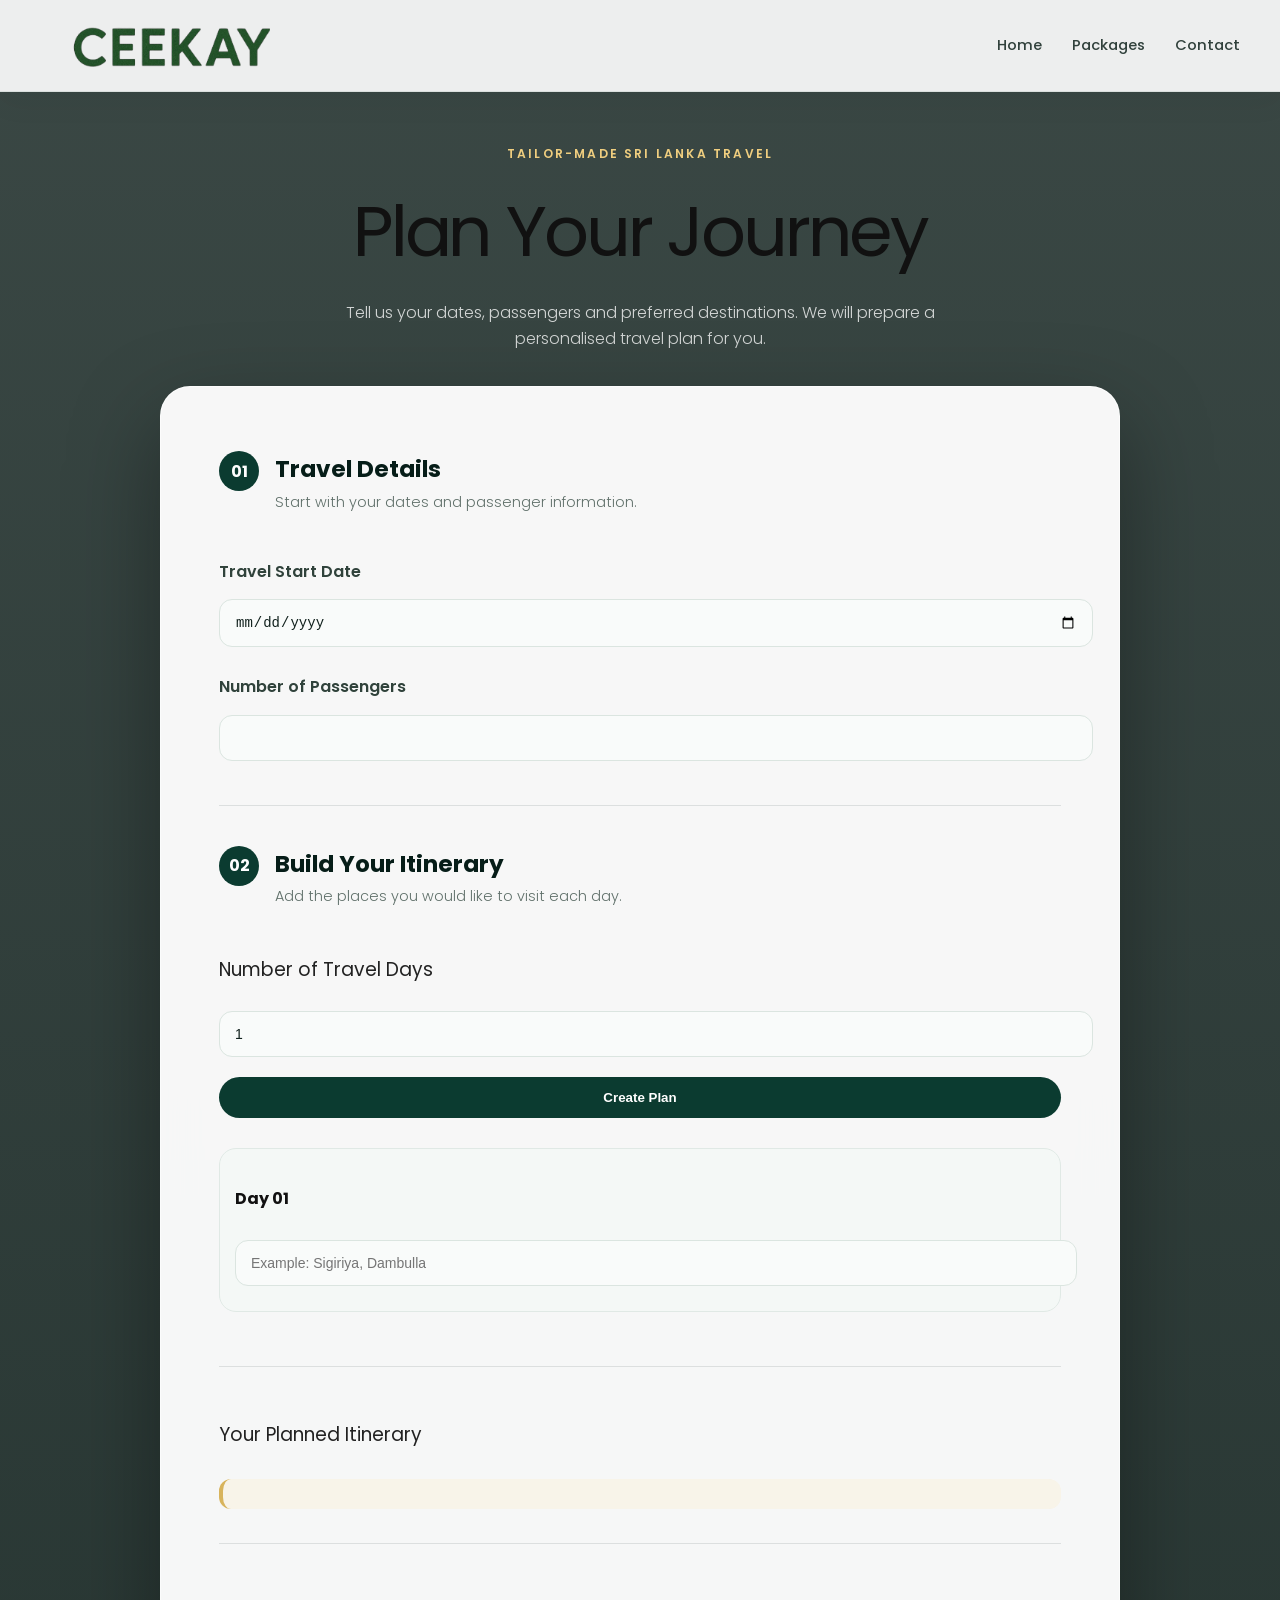
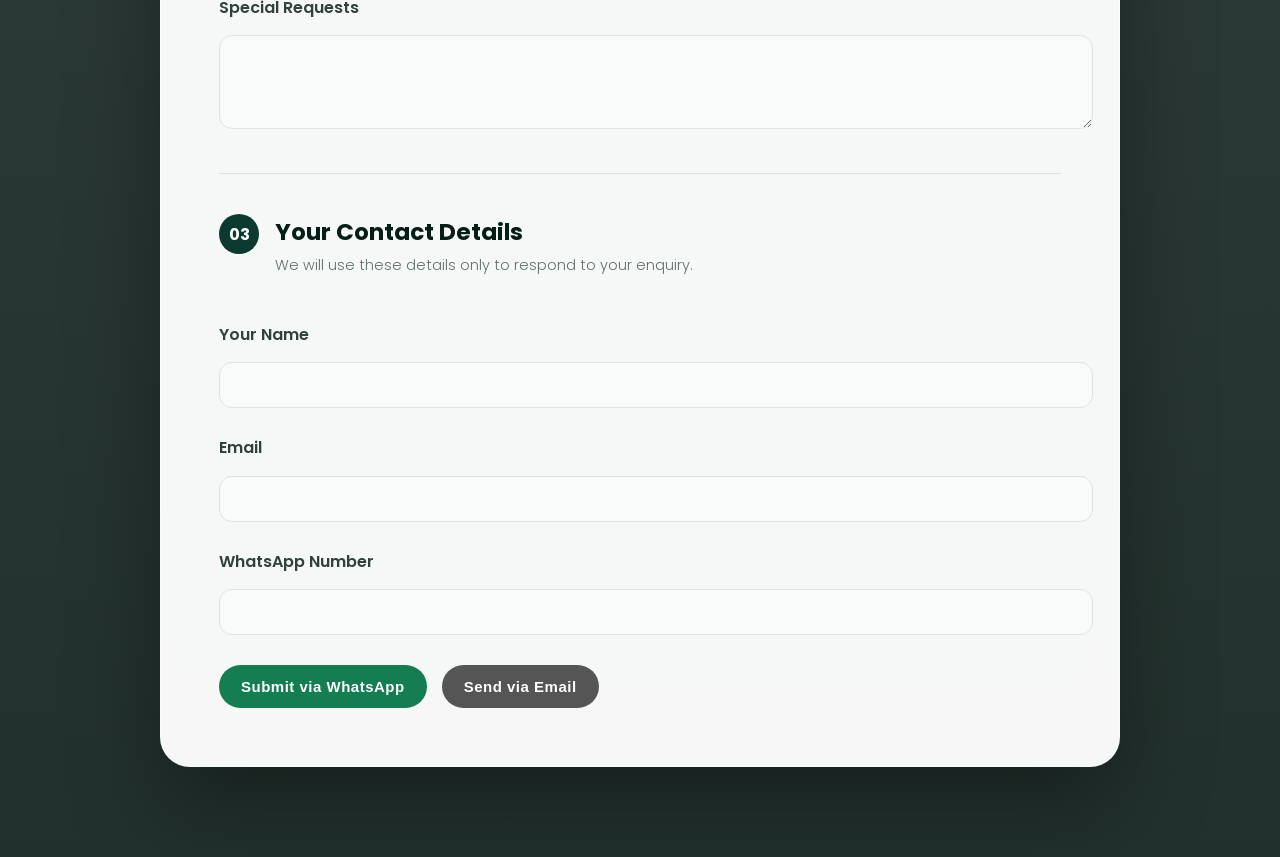
==== plan.html @ 455b8ec9 "Add files via upload" ====
<!DOCTYPE html>
<html lang="en">
<head>
<meta charset="UTF-8">
<title>Plan Your Journey | CEEKAY Tours</title>
<meta name="viewport" content="width=device-width, initial-scale=1.0">

<link href="https://fonts.googleapis.com/css2?family=Poppins:wght@300;400;600&display=swap" rel="stylesheet">
<link rel="stylesheet" href="style.css?v=6">

</head>

<body class="plan-page">
<header class="planner-header">
  <div class="header-container">
    <a class="logo" href="index.html" aria-label="CEEKAY Tours home">
      <img src="Logo.png" alt="CEEKAY Tours logo">
    </a>
    <nav><a href="index.html">Home</a><a href="index.html#packages">Packages</a><a href="https://wa.me/94776600560" target="_blank" rel="noopener noreferrer">Contact</a></nav>
  </div>
</header>
<main class="planner-main">
  <section class="planner-intro">
    <span class="eyebrow">Tailor-made Sri Lanka travel</span>
    <h1>Plan Your Journey</h1>
    <p>Tell us your dates, passengers and preferred destinations. We will prepare a personalised travel plan for you.</p>
  </section>




<form id="tripForm" class="planner-form" novalidate>
<div class="form-section-title"><span>01</span><div><h2>Travel Details</h2><p>Start with your dates and passenger information.</p></div></div>

<label>Travel Start Date</label>
<input type="date" id="travelDate" required>

<label>Number of Passengers</label>
<input type="number" id="passengers" min="1" required>

<div id="passengerDetails"></div>

<div class="form-divider"></div>
<div class="form-section-title"><span>02</span><div><h2>Build Your Itinerary</h2><p>Add the places you would like to visit each day.</p></div></div>
<h3>Number of Travel Days</h3>
<input type="number" id="totalDays" min="1" max="10" value="1">
<button type="button" onclick="generateDays()">Create Plan</button>

<div id="daysContainer" style="margin-top:20px;"></div>

<div class="form-divider"></div>
<h3>Your Planned Itinerary</h3>
<div id="itinerarySummary" style="margin-top:10px; font-weight:bold;"></div>

<div class="form-divider"></div>
<label>Special Requests</label>
<textarea id="specialRequest" rows="4"></textarea>

<div class="form-divider"></div>
<div class="form-section-title"><span>03</span><div><h2>Your Contact Details</h2><p>We will use these details only to respond to your enquiry.</p></div></div>

<label>Your Name</label>
<input type="text" id="customerName" required>

<label>Email</label>
<input type="email" id="customerEmail" required>

<label>WhatsApp Number</label>
<input type="text" id="customerWhatsapp" required>

<div style="margin-top:20px; display:flex; gap:15px; flex-wrap:wrap;">

    <button type="button" onclick="sendWhatsApp()" class="plan-btn">
        Submit via WhatsApp
    </button>

    <button type="button" onclick="sendEmail()" class="plan-btn" style="background:#555;">
        Send via Email
    </button>

</div>


</form>
</main>
<script>

document.addEventListener("DOMContentLoaded", function () {
    const travelDate = document.getElementById("travelDate");
    travelDate.min = new Date().toISOString().split("T")[0];
    generateDays();
});

// ===== Passenger Generator =====
document.getElementById("passengers").addEventListener("change", function () {

    let count = parseInt(this.value);
    let container = document.getElementById("passengerDetails");
    container.innerHTML = "";

    if (!count || count < 1) return;

    for (let i = 1; i <= count; i++) {

        container.innerHTML += `
            <div style="margin-bottom:15px;">
                <h4>Passenger ${i}</h4>

                <label>Age</label>
                <input type="number" min="0" class="age" required>

                <label>Gender</label>
                <select class="gender" required>
                    <option value="">Select</option>
                    <option>Male</option>
                    <option>Female</option>
                    <option>Other</option>
                </select>
            </div>
        `;
    }
});


// ===== Generate Days =====
function generateDays() {

    let container = document.getElementById("daysContainer");
    let summary = document.getElementById("itinerarySummary");

    container.innerHTML = "";
    summary.innerHTML = "";

    let days = parseInt(document.getElementById("totalDays").value);

    for (let i = 1; i <= days; i++) {

        container.innerHTML += `
            <div style="margin-bottom:20px;">
                <h4>Day ${String(i).padStart(2,'0')}</h4>
                <input type="text" 
                       placeholder="Example: Sigiriya, Dambulla"
                       oninput="updateSummary()"
                       id="day${i}"
                       style="width:100%;">
            </div>
        `;
    }
}


// ===== Update Summary =====
function updateSummary() {

    let days = parseInt(document.getElementById("totalDays").value);
    let summary = "";

    for (let i = 1; i <= days; i++) {

        let input = document.getElementById(`day${i}`);
        if (input && input.value.trim() !== "") {

            summary += `Day ${String(i).padStart(2,'0')} – ${input.value}\n`;
        }
    }

    document.getElementById("itinerarySummary").innerHTML =
        summary.replace(/\n/g, "<br>");
}


// ===== WhatsApp Submit =====
function collectFormData() {

    let travelDate = document.getElementById("travelDate").value;
    let passengers = document.getElementById("passengers").value;
    let specialRequest = document.getElementById("specialRequest").value;
    let name = document.getElementById("customerName").value;
    let email = document.getElementById("customerEmail").value;
    let whatsapp = document.getElementById("customerWhatsapp").value;

    let passengerDetails = "";
    let ages = document.querySelectorAll(".age");
    let genders = document.querySelectorAll(".gender");

    for (let i = 0; i < ages.length; i++) {
        passengerDetails += `Passenger ${i+1}: Age ${ages[i].value}, ${genders[i].value}\n`;
    }

    let days = parseInt(document.getElementById("totalDays").value);
    let itinerary = "";

    for (let i = 1; i <= days; i++) {
        let input = document.getElementById(`day${i}`);
        if (input && input.value.trim() !== "") {
            itinerary += `Day ${String(i).padStart(2,'0')} – ${input.value}\n`;
        }
    }

    return {
        travelDate,
        passengers,
        passengerDetails,
        itinerary,
        specialRequest,
        name,
        email,
        whatsapp
    };
}


function validatePlannerForm() {
    const form = document.getElementById("tripForm");
    const passengers = parseInt(document.getElementById("passengers").value, 10);
    const days = parseInt(document.getElementById("totalDays").value, 10);

    if (!form.checkValidity()) {
        form.reportValidity();
        return false;
    }
    if (!passengers || document.querySelectorAll(".age").length !== passengers) {
        alert("Please enter the number of passengers and complete each passenger's details.");
        document.getElementById("passengers").focus();
        return false;
    }
    if (!days || days < 1 || document.querySelectorAll('#daysContainer input').length !== days) {
        alert("Please click Create Plan and add your travel days.");
        document.getElementById("totalDays").focus();
        return false;
    }
    return true;
}

function sendWhatsApp() {
    if (!validatePlannerForm()) return;

    let data = collectFormData();

    let message =
`Hello CEEKAY Tours,
I would like to plan my journey.

Travel Date: ${data.travelDate}
Passengers: ${data.passengers}

Passenger Details:
${data.passengerDetails}

Planned Itinerary:
${data.itinerary}

Special Requests:
${data.specialRequest}

Contact:
Name: ${data.name}
Email: ${data.email}
WhatsApp: ${data.whatsapp}
`;

    let encoded = encodeURIComponent(message);

    window.open(`https://wa.me/94776600560?text=${encoded}`, "_blank");
}


function sendEmail() {
    if (!validatePlannerForm()) return;

    let data = collectFormData();

    let subject = encodeURIComponent("New Travel Inquiry - CEEKAY Tours");

    let body =
`Travel Date: ${data.travelDate}
Passengers: ${data.passengers}

Passenger Details:
${data.passengerDetails}

Planned Itinerary:
${data.itinerary}

Special Requests:
${data.specialRequest}

Contact:
Name: ${data.name}
Email: ${data.email}
WhatsApp: ${data.whatsapp}
`;

    let encodedBody = encodeURIComponent(body);

    window.location.href =
        `mailto:ceekayecotrails@gmail.com?subject=${subject}&body=${encodedBody}`;
}

</script>

</body>
</html>
---- style.css ----
/* ===== HEADER CLEAN VERSION ===== */

body {
    margin: 0;
    font-family: 'Poppins', sans-serif;
    line-height: 1.6;
    background: linear-gradient(to bottom, #f9fbf9, #eef5f0);
    padding-top: 85px; /* same as header height */
}

header {
    position: fixed;
    top: 0;
    left: 0;
    width: 100%;
    background: #ffffff;
    box-shadow: 0 6px 25px rgba(0,0,0,0.06);
    z-index: 1000;
}

.header-container {
    max-width: 1200px;
    margin: 0 auto;
    padding: 18px 40px;
    display: flex;
    justify-content: space-between;
    align-items: center;
}

/* Logo */
.logo {
    display: flex;
    align-items: center;
    gap: 12px;
}

.logo img {
    height: 45px;
}

/* Navigation */
header nav {
    display: flex;
    gap: 30px;
}

header nav a {
    color: #333;
    text-decoration: none;
    font-weight: 500;
    transition: 0.3s ease;
}

header nav a:hover {
    color: #d4af37;
}


.hero {
    position: relative;
    height: 80vh;
    overflow: hidden;
    color: white;
}


.btn {
    display: inline-block;
    padding: 14px 28px;
    font-size: 16px;
    font-weight: 600;
    color: white;
    text-decoration: none;
    border-radius: 50px;
    background: linear-gradient(135deg, #0a3d2e, #16a085);
    box-shadow: 0 8px 20px rgba(0,0,0,0.2);
    transition: all 0.35s ease;
    position: relative;
    overflow: hidden;
}

/* Hover lift */
.btn:hover {
    transform: translateY(-4px);
    box-shadow: 0 14px 28px rgba(0,0,0,0.25);
}


.btn:hover::after {
    animation: btnshine 0.8s forwards;
}

@keyframes btnshine {
    to { left: 120%; }
}



.section {
    padding: 60px 40px;
    text-align: center;
}

.dark {
    position: relative;
    background: url("images/whyvisit-bg.jpg") center/cover no-repeat;
    color: #ffffff;
    overflow: hidden;
}

.dark::before {
    content: "";
    position: absolute;
    inset: 0;
    background: rgba(255, 255, 255, 0.8); /* white overlay */
}


.dark > * {
    position: relative;
    z-index: 1;
}

.grid {
    display: grid;
    grid-template-columns: repeat(4, minmax(180px, 1fr));
    gap: 18px;
}

@media (max-width: 1100px) {
    .grid { grid-template-columns: repeat(2, 1fr); }
}

@media (max-width: 600px) {
    .grid { grid-template-columns: 1fr; }
}

/* ===== TRAVEL MOMENTS STYLE CARDS ===== */

.places-container {
    display: flex;
    gap: 24px;
    transition: transform 0.5s ease;
    width: max-content;
}


/* Image container */
.card-img {
    position: relative;
    height: 180px;
    overflow: hidden;
}

#places .places-container .card {
    width: 240px;
    flex-shrink: 0;
    border-radius: 16px;
    overflow: hidden;
    background: #ffffff;

    border: 1px solid rgba(255,255,255,0.15);

    box-shadow: 
        0 25px 55px rgba(0, 0, 0, 0.7),
        0 0 0 1px rgba(0,0,0,0.3);

    transition: transform 0.35s ease, box-shadow 0.35s ease;
}


.places-container .card:hover {
    transform: translateY(-10px);
    box-shadow: 0 25px 45px rgba(0, 0, 0, 0.7);
}

/* Image zoom */
.card-img img {
    width: 100%;
    height: 100%;
    object-fit: cover;
    transition: transform 0.6s ease;
}

.card:hover .card-img img {
    transform: scale(1.12);
}

/* Dark gradient overlay */
.card-overlay {
    position: absolute;
    bottom: 0;
    left: 0;
    right: 0;
    padding: 16px;
    color: white;
    background: linear-gradient(to top, rgba(0,0,0,0.10), rgba(0,0,0,0));
    transform: translateY(60%);
    transition: transform 0.4s ease;
}

/* Slide-up text */
.card:hover .card-overlay {
    transform: translateY(0);
}

.card-overlay h3 {
    margin: 0 0 6px;
    font-size: 16px;
}

.card-overlay p {
    font-size: 13px;
    line-height: 1.4;
}

.card-img::before {
    content: "";
    position: absolute;
    top: 0;
    left: -75%;
    width: 50%;
    height: 100%;
    background: linear-gradient(120deg, transparent, rgba(255,255,255,0.5), transparent);
    transform: skewX(-20deg);
}

.card {
    text-decoration: none;
    color: inherit;
}


.places-container .card:hover .card-img::before {
    animation: shine 0.8s forwards;
}

@keyframes shine {
    to { left: 125%; }
}


/* Card container */
.places-container .card {
    width: 240px;
    flex-shrink: 0;
    border-radius: 16px;
    overflow: hidden;
    box-shadow: 0 10px 22px rgba(0,0,0,0.12);
    transition: transform 0.35s ease, box-shadow 0.35s ease;
}

.places-container .card:hover {
    transform: translateY(-8px);
    box-shadow: 0 18px 36px rgba(0,0,0,0.2);
}

/* Image wrapper */
.card-img {
    position: relative;
    height: 220px;
    overflow: hidden;
}

/* Image zoom */
.card-img img {
    width: 100%;
    height: 100%;
    object-fit: cover;
    transition: transform 0.6s ease;
}

.card:hover .card-img img {
    transform: scale(1.12);
}

/* Dark overlay */
.card-overlay {
    position: absolute;
    bottom: 0;
    left: 0;
    right: 0;
    padding: 16px;
    color: white;
    background: linear-gradient(to top, rgba(0,0,0,0.20), rgba(0,0,0,0));
    transform: translateY(60%);
    transition: transform 0.4s ease;
}

/* Slide-up effect */
.card:hover .card-overlay {
    transform: translateY(0);
}

/* Title */
.card-overlay h3 {
    margin: 0 0 6px;
    font-size: 16px;
}

/* Description */
.card-overlay p {
    font-size: 13px;
    line-height: 1.4;
    opacity: 0.9;
}

.price-box .lkr {
    font-size: 28px;
    font-weight: 700;
    color: #ffffff;
}


.gallery {
    display: grid;
    grid-template-columns: repeat(auto-fit, minmax(200px, 1fr));
    gap: 10px;
}

.gallery img {
    width: 100%;
    border-radius: 8px;
}

form {
    display: flex;
    flex-direction: column;
    max-width: 400px;
    margin: auto;
}

input, textarea {
    margin: 10px 0;
    padding: 10px;
}

button {
    background: #0a3d2e;
    color: white;
    padding: 10px;
    border: none;
}

footer {
    background: #0a3d2e;
    color: #ffffff;
    padding: 70px 40px 30px;
}

.footer-container {
    max-width: 1200px;
    margin: auto;
    display: grid;
    grid-template-columns: repeat(auto-fit, minmax(220px, 1fr));
    gap: 40px;
}

.footer-col h3 {
    margin-bottom: 15px;
    font-size: 18px;
}

.footer-col p,
.footer-col a {
    font-size: 14px;
    color: #dcdcdc;
    text-decoration: none;
    display: block;
    margin-bottom: 8px;
    transition: 0.3s ease;
}

.footer-col a:hover {
    color: #d4af37;
}

/* Support badge */
.support-badge {
    margin-top: 15px;
    display: flex;
    align-items: center;
    gap: 8px;
    background: rgba(255,255,255,0.08);
    padding: 8px 12px;
    border-radius: 30px;
    font-size: 13px;
}

/* Review badge */
.review-badge {
    margin-top: 10px;
    display: flex;
    align-items: center;
    gap: 8px;
    background: rgba(212,175,55,0.15);
    padding: 8px 12px;
    border-radius: 30px;
    font-size: 13px;
}

.review-badge i {
    color: #d4af37;
}

.footer-bottom {
    margin-top: 40px;
    text-align: center;
    font-size: 13px;
    border-top: 1px solid rgba(255,255,255,0.2);
    padding-top: 20px;
    color: #ccc;
}


footer h4 {
    color: #ffffff;
}

.whatsapp-float {
    position: fixed;
    bottom: 20px;
    right: 20px;
    background-color: #25D366;
    border-radius: 50%;
    padding: 12px;
    box-shadow: 0 4px 10px rgba(0,0,0,0.3);
    z-index: 1000;
}

.whatsapp-float img {
    width: 35px;
    height: 35px;
}

.slides {
    position: absolute;
    width: 100%;
    height: 100%;
    top: 0;
    left: 0;
    display: flex;
    animation: slideShow 24s infinite;
}

.slide {
    width: 100%;
    height: 100%;
    flex-shrink: 0;
    display: flex;
    justify-content: center;
    align-items: center;
    overflow: hidden;
}

.slide img {
    width: 100%;
    height: 100%;
    object-fit: cover;
    object-position: center 60%;
}


@keyframes slideShow {
    10%   { transform: translateX(0); }
    14%  { transform: translateX(0); }

    16%  { transform: translateX(-100%); }
    30%  { transform: translateX(-100%); }

    32%  { transform: translateX(-200%); }
    46%  { transform: translateX(-200%); }

    48%  { transform: translateX(-300%); }
    62%  { transform: translateX(-300%); }

    64%  { transform: translateX(-400%); }
    78%  { transform: translateX(-400%); }

    80%  { transform: translateX(-500%); }
    100% { transform: translateX(-500%); }
}

.hero-content {
    position: relative;
    z-index: 2;
    text-align: center;
    top: 50%;
    transform: translateY(-50%);
}

.hero-content {
    text-shadow: 0 4px 12px rgba(0,0,0,0.6);
}

.hero::after {
    content: "";
    position: absolute;
    width: 100%;
    height: 100%;
    background: linear-gradient(to top, rgba(0,0,0,0.25), rgba(0,0,0,0.05));
    top: 0;
    left: 0;
}

/* ===== Slide-in Animation for Hidden Historical Cards ===== */

.slide-hidden {
    opacity: 0;
    transform: translateX(100px);
    transition: all 0.6s ease;
    display: none;        /* ⭐ prevents empty gaps */
}

.slide-show {
    display: block;       /* shows card */
    opacity: 1;
    transform: translateX(0);
}

/* ===== Historical Highlights Styling ===== */

#places h2 {
    font-family: 'Poppins', sans-serif;
    font-size: 34px;
    font-weight: 450;
    letter-spacing: 1px;
    color: #1a1a1a;
}



#places > p {
    font-family: 'Poppins', sans-serif;
    font-size: 17px;
    font-weight: 80;
    color: #444;
}


#places.section {
    padding-left: 20px;
    padding-right: 20px;
}

.places-wrapper {
    position: relative;
    display: flex;
    align-items: center;
    overflow: hidden;
}

.places-container .card {
    opacity: 0;
    transform: translateY(40px);
    transition: all 0.8s ease;
}

.places-container .card.show {
    opacity: 1;
    transform: translateY(0);
}

.places-container .card:hover {
    box-shadow: 0 15px 35px rgba(0,0,0,0.2),
                0 0 20px rgba(10,61,46,0.25);
}

.arrow {
    background: #0a3d2e;
    color: white;
    border: none;
    font-size: 26px;
    padding: 10px 14px;
    cursor: pointer;
    z-index: 5;
}

.arrow.left {
    margin-right: 10px;
}

.arrow.right {
    margin-left: 10px;
}

/* ===== Fix Arrow Positioning for Places Slider ===== */

.places-wrapper {
    position: relative;
    overflow: hidden;
}

.arrow {
    position: absolute;
    top: 50%;
    transform: translateY(-50%);
    background: #0a3d2e;
    color: white;
    border: none;
    font-size: 26px;
    padding: 12px 16px;
    cursor: pointer;
    z-index: 100;
}

.arrow.left { left: 5px; }
.arrow.right { right: 5px; }

.arrow.disabled {
    opacity: 0.3;
    pointer-events: none;
}

.place-hero img {
    width: 100%;
    height: 70vh;
    object-fit: cover;
    object-position: center 30%;
}

.place-details {
    max-width: 900px;
    margin: auto;
    padding: 50px 20px;
    text-align: left;
}

.place-details h1 {
    font-size: 32px;
    margin-bottom: 15px;
}

.info-grid {
    display: grid;
    grid-template-columns: repeat(auto-fit, minmax(200px,1fr));
    gap: 15px;
    margin: 25px 0;
}

.gallery {
    display: grid;
    grid-template-columns: repeat(auto-fit, minmax(250px,1fr));
    gap: 15px;
    padding: 40px;
}

.gallery img {
    width: 100%;
    border-radius: 12px;
}

.map-section {
    padding: 40px;
    text-align: center;
}

.map-section h2 {
    margin-bottom: 20px;
}

/* WhatsApp Float */
.whatsapp-float {
    position: fixed;
    bottom: 20px;
    right: 20px;
    background: #25D366;
    border-radius: 50%;
    padding: 12px;
    box-shadow: 0 4px 10px rgba(0,0,0,0.3);
}

.whatsapp-float img {
    width: 35px;
}

.place-gallery {
    padding: 70px 40px;
    background: linear-gradient(to bottom, #f9fbf9, #eef5f0);
    text-align: center;
}

.place-gallery h2 {
    color: #0a3d2e;
    font-size: 28px;
    margin-bottom: 40px;
}

/* Masonry Style Layout */
.masonry-gallery {
    column-count: 3;
    column-gap: 15px;
}

.g-item {
    position: relative;
    margin-bottom: 15px;
    overflow: hidden;
    border-radius: 16px;
    break-inside: avoid;
    box-shadow: 0 10px 25px rgba(0,0,0,0.15);
}

.g-item img {
    width: 100%;
    display: block;
    transition: transform 0.6s ease;
}

/* Zoom + Shine Effect */
.g-item:hover img {
    transform: scale(1.08);
}



/* Responsive */
@media (max-width: 900px) {
    .masonry-gallery { column-count: 2; }
}

@media (max-width: 600px) {
    .masonry-gallery { column-count: 1; }
}

/* ===== MODERN WHATSAPP BUTTON ===== */

.wa-modern {
    position: fixed;
    bottom: 25px;
    right: 25px;

    display: inline-flex;
    align-items: center;
    gap: 10px;

    background: linear-gradient(135deg, #25D366, #128C7E);
    color: white;
    padding: 14px 20px;
    border-radius: 50px;
    text-decoration: none;

    font-weight: 600;
    font-size: 14px;

    box-shadow: 0 15px 35px rgba(0,0,0,0.35);
    z-index: 9999;

    transition: all 0.35s ease;

    overflow: hidden;
}

/* Shine element */
.wa-modern::before {
    content: "";
    position: absolute;
    top: 0;
    left: -80%;
    width: 50%;
    height: 100%;
    background: linear-gradient(
        120deg,
        transparent,
        rgba(255,255,255,0.7),
        transparent
    );
    transform: skewX(-20deg);
    pointer-events: none;
}

/* Animation */
@keyframes shineBtn {
    0%   { left: -80%; }
    100% { left: 130%; }
}
/* WhatsApp Glow Pulse */
@keyframes waGlow {
    0% {
        box-shadow: 0 0 0 0 rgba(37,211,102,0.6);
    }
    70% {
        box-shadow: 0 0 0 18px rgba(37,211,102,0);
    }
    100% {
        box-shadow: 0 0 0 0 rgba(37,211,102,0);
    }
}

/* Apply glow animation */
.wa-modern {
    animation: waGlow 2.8s infinite;
}

.wa-modern:hover {
    transform: translateY(-6px) scale(1.05);
}

/* ===== WHY CHOOSE US ===== */

.why-us {
    background: linear-gradient(to bottom, #ffffff, #f2f7f4);
}

.why-us h2 {
    font-size: 32px;
    color: #0a3d2e;
    margin-bottom: 10px;
}

.why-sub {
    color: #555;
    margin-bottom: 40px;
}

.why-grid {
    display: grid;
    grid-template-columns: repeat(auto-fit, minmax(220px, 1fr));
    gap: 25px;
    margin-top: 30px;
}

.why-card {
    background: white;
    padding: 30px 20px;
    border-radius: 16px;
    box-shadow: 0 8px 20px rgba(0,0,0,0.10);
    transition: all 0.35s ease;
}

.why-card:hover {
    transform: translateY(-8px);
    box-shadow: 0 15px 35px rgba(0,0,0,0.15);
}

.why-card i {
    font-size: 32px;
    color: #16a085;
    margin-bottom: 15px;
}

.why-card h3 {
    margin-bottom: 8px;
    color: #0a3d2e;
}

.why-card p {
    font-size: 14px;
    color: #666;
}

/* ===== STATS COUNTERS ===== */

.stat-card h2 {
    font-size: 42px;
    margin: 0;
    font-weight: 700;
    transition: text-shadow 0.3s ease;
}

/* Glow animation while counting */
.counter.glow {
    animation: glowPulse 1s infinite alternate;
}

@keyframes glowPulse {
    from {
        text-shadow: 0 0 8px rgba(255,255,255,0.4),
                     0 0 14px rgba(22,160,133,0.6),
                     0 0 20px rgba(22,160,133,0.4);
    }
    to {
        text-shadow: 0 0 14px rgba(255,255,255,0.7),
                     0 0 24px rgba(22,160,133,0.9),
                     0 0 34px rgba(22,160,133,0.6);
    }
}

/* ===== SERVICES SECTION ===== */

.services {
    background: #f7faf8;
}

.services h2 {
    font-size: 32px;
    color: #0a3d2e;
    margin-bottom: 10px;
}

.services-sub {
    color: #555;
    margin-bottom: 40px;
}

.services-grid {
    display: grid;
    grid-template-columns: repeat(auto-fit, minmax(260px, 1fr));
    gap: 25px;
    margin-top: 30px;
}

.service-card {
    background: white;
    padding: 28px 22px;
    border-radius: 18px;
    box-shadow: 0 8px 20px rgba(0,0,0,0.08);
    text-align: left;
    transition: all 0.35s ease;
}

.service-card:hover {
    transform: translateY(-10px);
    box-shadow: 0 18px 35px rgba(0,0,0,0.15);
}

.service-card h3 {
    margin-bottom: 10px;
    color: #0a3d2e;
}

.service-card ul {
    padding-left: 18px;
    margin: 10px 0 0;
}

.service-card li {
    font-size: 14px;
    margin-bottom: 6px;
    color: #555;
}

.tag {
    font-size: 13px;
    color: #16a085;
    margin-bottom: 8px;
    font-weight: 600;
}

.bg-section {
    background-image: url("../images/bg-main.jpg");
    background-size: cover;
    background-position: center;
    padding: 120px 20px;
    text-align: center;
    color: white;
    position: relative;
}

.bg-section::after {
    content: "";
    position: absolute;
    inset: 0;
    background: rgba(0,0,0,0.5);
}

.bg-section > * {
    position: relative;
    z-index: 1;
}


.place-hero {
    position: relative;
}

.place-hero img {
    width: 100%;
    height: 70vh;
    object-fit: cover;
    object-position: center 30%;
}

.hero-text {
    position: absolute;
    inset: 0;
    display: flex;
    flex-direction: column;
    justify-content: center;
    align-items: center;
    color: white;
    text-align: center;
    background: linear-gradient(to bottom, rgba(0,0,0,0.5), rgba(0,0,0,0.15));
}

.hero-text h1 {
    font-size: 42px;
    margin-bottom: 8px;
    text-shadow: 0 5px 18px rgba(0,0,0,0.7);
}

.hero-text p {
    font-size: 16px;
    opacity: 0.9;
}

.place-details {
    max-width: 900px;
    margin: auto;
    padding: 70px 25px;
    font-size: 17px;
    line-height: 1.9;
    color: #444;
}

.place-details h1 {
    display: none; /* avoid double title (hero already shows) */
}

.place-details p {
    margin-bottom: 22px;
}
.highlights {
    display: flex;
    flex-wrap: wrap;
    gap: 15px;
    margin: 25px 0;
}

.highlights span {
    background: #eef5f0;
    padding: 8px 14px;
    border-radius: 30px;
    font-size: 14px;
    color: #0a3d2e;
}

.btn {
    margin-top: 20px;
    font-size: 17px;
}
.place-gallery {
    border-top: 1px solid #eaeaea;
    padding-top: 60px;
}

.g-item {
    border-radius: 18px;
}

.g-item img {
    transition: transform 0.6s ease;
}

.g-item:hover img {
    transform: scale(1.08);
}





#places .places-container .card {
    width: 240px;
    flex-shrink: 0;
    border-radius: 16px;
    overflow: hidden;
    background: #ffffff;
    box-shadow: 0 25px 55px rgba(0, 0, 0, 0);
    transition: transform 0.35s ease, box-shadow 0.35s ease;
}

#places .places-container .card:hover {
    transform: translateY(-12px);
    box-shadow: 0 35px 75px rgba(0, 0, 0, 0.8);
}

#places .places-wrapper {
    padding: 40px 20px;
}

.about-section {
    background: #ffffff;
}

.about-container {
    display: flex;
    align-items: center;
    gap: 50px;
    max-width: 1100px;
    margin: auto;
}

.about-image {
    overflow: hidden;
    border-radius: 16px;
    display: inline-block;
}

.about-image img {
    width: 80%;
    max-width: 200px;
    border-radius: 16px;
    transition: transform 0.6s ease;
}

.about-image:hover img {
    transform: scale(1.2);
}

.about-image img {
    display: block;
}




.about-text {
    flex: 1;
}

.about-text h2 {
    font-size: 34px;
    margin-bottom: 20px;
    color: #0a3d2e;
}

.about-text p {
    font-size: 17px;
    line-height: 1.8;
    color: #555;
}

.about-section {
    background: #f8f9f8;
}


.about-section {
    position: relative;
    overflow: hidden;
    background: #f8f9f8;
}

.package-card {
    position: relative;
    background: rgba(255, 255, 255, 0.08);
    backdrop-filter: blur(12px);
    border-radius: 20px;
    padding: 35px 25px;
    text-align: left;
    border: 1px solid rgba(255,255,255,0.15);
    box-shadow: 0 20px 50px rgba(0,0,0,0.5);
    transition: all 0.4s ease;
}

.package-card:hover {
    transform: translateY(-12px) scale(1.02);
    box-shadow: 0 30px 70px rgba(0,0,0,0.7);
}




.price-box {
    margin-top: 20px;
    padding-top: 15px;
    border-top: 1px solid rgba(255,255,255,0.2);
}

.price-box .lkr {
    font-size: 26px;
    font-weight: 700;
    color: #00ffcc;
}

.price-box .usd {
    font-size: 14px;
    color: #cccccc;
}


.book-btn {
    display: inline-block;
    margin-top: 15px;
    padding: 10px 20px;
    background: #0a3d2e;
    color: #ffffff;
    text-decoration: none;
    border-radius: 30px;
    font-size: 14px;
    font-weight: 600;
    transition: all 0.3s ease;
}

.book-btn:hover {
    background: #16a085;
    transform: translateY(-3px);
}

.packages-bg {
    position: relative;
    background: url("images/packages-bg.jpg") center/cover no-repeat;
    color: #111;
}

/* Add overlay */
.packages-bg::before {
    content: "";
    position: absolute;
    inset: 0;
    background: rgba(255,255,255,0.6); /* <-- CONTROL OPACITY HERE */
    z-index: 0;
}

/* Keep content above overlay */
.packages-bg > * {
    position: relative;
    z-index: 1;
}




.packages-bg .card {
    background: rgba(255,255,255,0.95);
    backdrop-filter: blur(4px);
}

.packages-bg .card h3 {
    color: #000;
    font-weight: 700;
}

.packages-bg .card p,
.packages-bg .card li {
    color: #444;
}

.gallery-grid {
    column-count: 3;
    column-gap: 20px;
    margin-top: 50px;
}

.gallery-item {
    break-inside: avoid;
    margin-bottom: 20px;
    border-radius: 20px;
    overflow: hidden;
    box-shadow: 0 20px 45px rgba(0,0,0,0.15);
    transition: 0.4s ease;
}

.gallery-item img {
    width: 100%;
    display: block;
    border-radius: 20px;
    transition: transform 0.6s ease;
}

.gallery-item:hover img {
    transform: scale(1.08);
}

@media (max-width: 900px) {
    .gallery-grid { column-count: 2; }
}

@media (max-width: 600px) {
    .gallery-grid { column-count: 1; }
}


.stats {
    background: #0a3d2e;
    padding: 80px 40px;
    color: white;
}

.stats-container {
    display: grid;
    grid-template-columns: repeat(auto-fit, minmax(200px, 1fr));
    gap: 40px;
    text-align: center;
    max-width: 1100px;
    margin: auto;
}

.stat-item h2 {
    font-size: 48px;
    font-weight: 700;
    margin-bottom: 10px;
    color: #16a085;
}

.stat-item p {
    font-size: 16px;
    opacity: 0.9;
}


.stats {
    background: #f4f8f6;
    color: #0a3d2e;
}

h1, h2, h3 {
    font-family: 'Poppins', sans-serif;
    font-weight: 400;
}

p {
    font-family: 'Poppins', sans-serif;
    font-weight: 300;
}

.hero-content h1 {
    font-family: 'Poppins', sans-serif;
    font-size: 35px;
    font-weight: 300;   /* was 700 */
    letter-spacing: 1px;
    line-height: 1.2;
    text-shadow: 0 4px 18px rgba(0,0,0,0.5);
}



.hero-content p,
#places > p,
.about-text p {
    font-weight: 300;
}

.packages-bg .price-box .lkr {
    color: #d4af37 !important;
    font-size: 26px;
    font-weight: 700;
    text-shadow: 0 0 12px rgba(255,255,255,0.4);
}

.packages-bg .price-box .usd {
    color: #cccccc !important;
}


.journey-float {
    position: fixed;
    bottom: 100px;
    right: 25px;

    display: inline-flex;
    align-items: center;
    gap: 8px;

    padding: 14px 26px;
    border-radius: 50px;

    background: linear-gradient(135deg, #d4af37, #b8860b);
    color: #ffffff;

    font-weight: 600;
    font-size: 14px;
    text-decoration: none;

    box-shadow: 0 18px 40px rgba(0,0,0,0.4);
    z-index: 99999;

    transition: all 0.35s ease;
    overflow: hidden;
}


/* Glow pulse */
@keyframes goldGlow {
    0% { box-shadow: 0 0 0 0 rgba(212,175,55,0.6); }
    70% { box-shadow: 0 0 0 14px rgba(212,175,55,0); }
    100% { box-shadow: 0 0 0 0 rgba(212,175,55,0); }
}

.journey-float {
    animation: goldGlow 3s infinite;
}


/* Hover effect */
.journey-float:hover {
    transform: translateY(-6px) scale(1.05);
    box-shadow: 0 25px 55px rgba(0,0,0,0.5);
}

/* Shine sweep */
.journey-float::before {
    content: "";
    position: absolute;
    top: 0;
    left: -70%;
    width: 50%;
    height: 100%;
    background: linear-gradient(120deg, transparent, rgba(255,255,255,0.6), transparent);
    transform: skewX(-20deg);
}

.journey-float:hover {
    transform: translateY(-6px) scale(1.05);
}


@keyframes floatMove {
    0%   { transform: translateY(0px); }
    50%  { transform: translateY(-6px); }
    100% { transform: translateY(0px); }
}

/* ===== GENERAL PAGE ===== */

/* ===== LUXURY BACKGROUND FIX ===== */

.plan-page {
    position: relative;
    color: #f5f5f5;
}

/* Background Image */
.plan-page::before {
    content: "";
    position: fixed;
    inset: 0;
    background: url("images/luxury-bg.jpg") center/cover no-repeat;
    z-index: -2;
}





.plan-page .section {
    padding: 60px 20px;
    display: flex;
    justify-content: center;
}


.plan-page h2 {
    text-align: center;
    color: #1b5e20;
    margin-bottom: 30px;
}

.plan-page h3 {
    color: #2e7d32;
}

/* ===== FORM CARD ===== */

.planner-form {
    background: white;
    padding: 40px;
    border-radius: 15px;
    box-shadow: 0 10px 30px rgba(0,0,0,0.1);
    max-width: 750px;
    width: 100%;
}

/* ===== INPUTS ===== */

/* ===== PLAN PAGE LIGHT LUXURY CARD ===== */

.plan-page .planner-form {
    background: rgba(255,255,255,0.95);
    backdrop-filter: blur(8px);
    padding: 45px;
    border-radius: 20px;
    box-shadow: 0 25px 60px rgba(0,0,0,0.25);
    max-width: 750px;
    width: 100%;
}

.planner-form input,
.planner-form textarea,
.planner-form select {
    width: 100%;
    padding: 12px;
    margin-top: 8px;
    border-radius: 8px;
    border: 1px solid #ccc;
    font-size: 14px;
    transition: 0.3s;
}

.planner-form input:focus,
.planner-form textarea:focus,
.planner-form select:focus {
    border-color: #2e7d32;
    outline: none;
    box-shadow: 0 0 5px rgba(46,125,50,0.3);
}


/* ===== PASSENGER BOX ===== */

#passengerDetails > div {
    background: #f9f9f9;
    padding: 15px;
    border-radius: 10px;
    margin-top: 10px;
}

/* ===== DAY BOX ===== */

#daysContainer > div {
    background: #f1f8e9;
    padding: 15px;
    border-radius: 10px;
    margin-top: 10px;
}

/* ===== BUTTONS ===== */

.plan-btn {
    padding: 14px 20px;
    border: none;
    border-radius: 8px;
    font-size: 15px;
    cursor: pointer;
    transition: 0.3s;
    font-weight: 600;
}

/* WhatsApp Button */
button[onclick="sendWhatsApp()"] {
    background-color: #25D366;
    color: white;
}

button[onclick="sendWhatsApp()"]:hover {
    background-color: #1ebe5d;
}

/* Email Button */
button[onclick="sendEmail()"] {
    background-color: #1565c0;
    color: white;
}

button[onclick="sendEmail()"]:hover {
    background-color: #0d47a1;
}

/* Create Plan Button */
button[onclick="generateDays()"] {
    background-color: #2e7d32;
    color: white;
    margin-top: 10px;
}

button[onclick="generateDays()"]:hover {
    background-color: #1b5e20;
}

/* ===== ITINERARY SUMMARY ===== */

#itinerarySummary {
    background: #e8f5e9;
    padding: 15px;
    border-radius: 10px;
    margin-top: 10px;
    line-height: 1.6;
}

/* ===== RESPONSIVE ===== */

@media (max-width: 768px) {

    .planner-form {
        padding: 25px;
    }

    .plan-btn {
        width: 100%;
    }

}

/* ===== PLAN PAGE ONLY HEADING STYLE ===== */

.plan-page h1,
.plan-page h2,
.plan-page h3,
.plan-page h4,
.plan-page h5,
.plan-page h6 {
    color: #111;   /* black headings */
}

.plan-page p,
.plan-page label {
    color: #222;   /* dark grey text */
}



.plan-page .planner-form,
.plan-page .planner-form label,
.plan-page .planner-form h3 {
    color: #222;
}

.journey-btn {
    display: inline-block;
    margin-top: 25px;
    padding: 14px 30px;
    border-radius: 50px;
    background: linear-gradient(135deg, #d4af37, #b8860b);
    color: white;
    text-decoration: none;
    font-weight: 600;
    transition: 0.35s ease;
    box-shadow: 0 12px 30px rgba(0,0,0,0.25);
}

.journey-btn:hover {
    transform: translateY(-5px) scale(1.05);
    box-shadow: 0 20px 45px rgba(0,0,0,0.4);
}


nav a::after {
    content: "";
    position: absolute;
    left: 0;
    bottom: -5px;
    width: 0%;
    height: 2px;
    background: #d4af37;
    transition: 0.3s ease;
}

nav a:hover {
    color: #d4af37;
}

nav a:hover::after {
    width: 100%;
}

footer {
    position: relative;
    background: linear-gradient(135deg, #0a3d2e, #062820);
    padding: 80px 40px 30px;
    color: #ffffff;
    overflow: hidden;
}

/* Glass container */
.footer-container {
    max-width: 1200px;
    margin: auto;
    display: grid;
    grid-template-columns: repeat(auto-fit, minmax(240px, 1fr));
    gap: 40px;

    background: rgba(255,255,255,0.05);
    backdrop-filter: blur(12px);
    border-radius: 20px;
    padding: 40px;
    border: 1px solid rgba(255,255,255,0.1);
}

/* Headings */
.footer-col h3 {
    font-size: 18px;
    margin-bottom: 15px;
    color: #ffffff;
}

/* Text */
.footer-col p,
.footer-col a {
    font-size: 14px;
    color: #dcdcdc;
    text-decoration: none;
    margin-bottom: 8px;
    display: block;
    transition: 0.3s ease;
}

/* Hover effect */
.footer-col a:hover {
    color: #d4af37;
    transform: translateX(4px);
}

/* Bottom line */
.footer-bottom {
    text-align: center;
    margin-top: 40px;
    padding-top: 20px;
    border-top: 1px solid rgba(255,255,255,0.15);
    font-size: 13px;
    color: #cccccc;
}

footer::before {
    content: "";
    position: absolute;
    width: 400px;
    height: 400px;
    background: radial-gradient(circle, rgba(22,160,133,0.3), transparent 70%);
    top: -150px;
    right: -150px;
    border-radius: 50%;
    animation: floatGlow 6s ease-in-out infinite alternate;
}

@keyframes floatGlow {
    from { transform: translateY(0); }
    to { transform: translateY(30px); }
}

.plan-page {
    min-height: 100vh;
    background: linear-gradient(
        135deg,
        #f4f8f6,
        #e8f1ed,
        #fdfcf8
    );
    padding-top: 120px;
}

.plan-page .planner-form {
    background: rgba(255, 255, 255, 0.85);
    backdrop-filter: blur(20px);
    border-radius: 25px;
    padding: 50px;
    box-shadow: 0 30px 80px rgba(0,0,0,0.15);
    border: 1px solid rgba(255,255,255,0.6);
}

.plan-page h2 {
    font-size: 36px;
    font-weight: 700;
    color: #0a3d2e;
    margin-bottom: 40px;
    position: relative;
}

.plan-page h2::after {
    content: "";
    width: 60px;
    height: 3px;
    background: linear-gradient(90deg, #d4af37, #b8860b);
    display: block;
    margin: 12px auto 0;
    border-radius: 5px;
}

.planner-form input,
.planner-form textarea,
.planner-form select {
    background: rgba(255,255,255,0.9);
    border: 1px solid #e0e0e0;
    border-radius: 12px;
    padding: 14px 16px;
    font-size: 14px;
    transition: all 0.3s ease;
}

.planner-form input:focus,
.planner-form textarea:focus,
.planner-form select:focus {
    border-color: #d4af37;
    box-shadow: 0 0 0 3px rgba(212,175,55,0.2);
}

.plan-btn {
    border-radius: 50px;
    padding: 14px 28px;
    font-weight: 600;
    letter-spacing: 0.5px;
    transition: all 0.3s ease;
}

button[onclick="sendWhatsApp()"] {
    background: linear-gradient(135deg, #25D366, #128C7E);
}

button[onclick="sendWhatsApp()"]:hover {
    transform: translateY(-4px);
    box-shadow: 0 15px 35px rgba(0,0,0,0.2);
}

button[onclick="sendEmail()"] {
    background: linear-gradient(135deg, #1565c0, #0d47a1);
}

.plan-page .section {
    padding: 80px 20px;
}

.plan-page .planner-form {
    animation: fadeUp 0.8s ease;
}

@keyframes fadeUp {
    from {
        opacity: 0;
        transform: translateY(30px);
    }
    to {
        opacity: 1;
        transform: translateY(0);
    }
}

/* Footer Social inside Contact */

.footer-social {
    margin-top: 15px;
    display: flex;
    gap: 15px;
}

.footer-social a {
    width: 38px;
    height: 38px;
    display: flex;
    align-items: center;
    justify-content: center;
    border-radius: 50%;
    background: rgba(255,255,255,0.1);
    color: #ffffff;
    font-size: 16px;
    transition: all 0.3s ease;
}

.footer-social a:hover {
    background: #d4af37;
    color: #000;
    transform: translateY(-4px);
}

/* =========================================================
   CEEKAY TOURS — PREMIUM UI REFRESH (2026)
   Visual enhancement only; existing page logic is preserved.
   ========================================================= */
:root {
    --ink: #10201c;
    --muted: #60706a;
    --forest: #0b3b30;
    --forest-deep: #061d18;
    --emerald: #14745f;
    --gold: #d8b45c;
    --cream: #f7f4ec;
    --surface: #ffffff;
    --line: rgba(16, 32, 28, 0.11);
    --shadow: 0 22px 60px rgba(8, 35, 28, 0.12);
    --radius: 24px;
}

html { scroll-behavior: smooth; }
body {
    color: var(--ink);
    background: #f7faf8;
    overflow-x: hidden;
}
body:not(.plan-page) { padding-top: 82px; }

header {
    background: rgba(255, 255, 255, 0.91);
    backdrop-filter: blur(18px);
    -webkit-backdrop-filter: blur(18px);
    border-bottom: 1px solid rgba(10, 59, 48, 0.08);
    box-shadow: 0 8px 32px rgba(8, 35, 28, 0.06);
}
.header-container { min-height: 46px; }
.logo { color: var(--forest-deep); text-decoration: none; font-weight: 700; letter-spacing: .01em; }
.logo img { width: auto; object-fit: contain; }
.logo span, .logo h2 { margin: 0; font-size: 1.05rem; }
header nav a { color: #31413c; font-size: .92rem; }
header nav a::after { background: var(--gold); }

.hero { height: min(790px, calc(100vh - 82px)); min-height: 580px; }
.slides, .slide { position: absolute; inset: 0; }
.slide { opacity: 0; transition: opacity 1.2s ease; }
.slide.active { opacity: 1; }
.slide img { width: 100%; height: 100%; object-fit: cover; }
.hero::before {
    content: ""; position: absolute; inset: 0; z-index: 2;
    background: linear-gradient(90deg, rgba(3, 22, 18, .82) 0%, rgba(3, 22, 18, .49) 47%, rgba(3, 22, 18, .12) 100%),
                linear-gradient(0deg, rgba(3, 22, 18, .42), transparent 50%);
}
.hero-content {
    position: relative; z-index: 3; height: 100%; max-width: 1240px; margin: 0 auto;
    padding: 0 48px; display: flex; flex-direction: column; justify-content: center; align-items: flex-start;
    text-align: left;
}
.hero-content::before {
    content: "PRIVATE · COMFORTABLE · LOCAL"; color: #f3d78f; font-size: .78rem;
    letter-spacing: .22em; font-weight: 600; margin-bottom: 20px;
}
.hero-content h1 { max-width: 820px; margin: 0; font-size: clamp(2.7rem, 6vw, 5.4rem); line-height: .98; letter-spacing: -.045em; }
.hero-content p { margin: 24px 0 0; max-width: 680px; font-size: clamp(1rem, 1.6vw, 1.25rem); color: rgba(255,255,255,.84); }
.hero-actions { display: flex; flex-wrap: wrap; gap: 14px; margin-top: 34px; }
.hero-actions .btn { padding: 15px 25px; box-shadow: none; }
.hero-primary { background: var(--gold); color: #152019; }
.hero-secondary { background: rgba(255,255,255,.1); border: 1px solid rgba(255,255,255,.35); backdrop-filter: blur(8px); }

.section { padding: 100px max(28px, calc((100vw - 1240px) / 2)); }
.section > h2, .services > h2, .why-us > h2 { font-size: clamp(2rem, 4vw, 3.3rem); letter-spacing: -.035em; margin: 0 0 18px; }
.section > p, .services-sub, .why-sub { max-width: 850px; margin: 0 auto 50px; color: var(--muted); }

.about-section { background: linear-gradient(180deg, #fff, #f7faf8); }
.about-container { max-width: 1240px; gap: clamp(38px, 7vw, 95px); }
.about-image { border-radius: 30px; box-shadow: var(--shadow); overflow: hidden; }
.about-image::after { content: ""; position: absolute; inset: 18px; border: 1px solid rgba(255,255,255,.55); border-radius: 20px; pointer-events: none; }
.about-text { text-align: left; }
.about-text h2 { font-size: clamp(2.2rem, 4vw, 3.6rem); color: var(--forest-deep); letter-spacing: -.04em; }
.about-text p { color: #52625c; font-size: 1.04rem; }

.dark { background: linear-gradient(145deg, var(--forest-deep), #0c4739); }
.dark::before { background: radial-gradient(circle at 80% 10%, rgba(216,180,92,.17), transparent 38%); }
.dark h2 { color: #fff; }
.dark > p { color: rgba(255,255,255,.72); }
#places .places-wrapper { max-width: 1240px; }
#places .places-container .card { width: 285px; border-radius: 22px; box-shadow: 0 22px 55px rgba(0,0,0,.28); }
#places .card-img { height: 390px; }
#places .card-overlay { transform: none; padding: 90px 22px 22px; background: linear-gradient(to top, rgba(1,17,13,.92), rgba(1,17,13,0)); }
#places .card-overlay h3 { font-size: 1.15rem; line-height: 1.25; }
#places .card-overlay p { opacity: .78; }
.arrow { background: rgba(255,255,255,.95); color: var(--forest); box-shadow: 0 12px 30px rgba(0,0,0,.18); }

.services { background: var(--cream); }
.services-grid { max-width: 1240px; margin-inline: auto; gap: 22px; }
.service-card {
    position: relative; text-align: left; border: 1px solid rgba(10,59,48,.1); border-radius: var(--radius);
    background: rgba(255,255,255,.82); box-shadow: 0 15px 40px rgba(10,59,48,.07); overflow: hidden;
}
.service-card::before { content: ""; position: absolute; left: 0; top: 0; width: 5px; height: 100%; background: linear-gradient(var(--gold), var(--emerald)); }
.service-card h3 { color: var(--forest-deep); }
.service-card li { color: var(--muted); }

.packages-bg { background-image: linear-gradient(rgba(4,24,19,.85), rgba(4,24,19,.9)), url("images/packages-bg.jpg"); background-attachment: fixed; }
.packages-bg::before { display: none; }
.packages-bg .grid { max-width: 1240px; margin: 42px auto 0; }
.packages-bg .card {
    border: 1px solid rgba(255,255,255,.16); border-radius: 25px;
    background: rgba(255,255,255,.08); backdrop-filter: blur(14px); box-shadow: 0 25px 60px rgba(0,0,0,.23);
}
.package-card h3 { font-size: 1.32rem; }
.package-card ul { min-height: 150px; }
.price-box { border-top: 1px solid rgba(255,255,255,.16); padding-top: 18px; }
.book-btn { background: var(--gold); color: #152019; border-radius: 999px; }

.why-us { background: #fff; }
.why-grid { max-width: 1240px; margin-inline: auto; gap: 20px; }
.why-card { border-radius: 22px; border: 1px solid var(--line); box-shadow: 0 14px 40px rgba(8,35,28,.06); }
.why-card i { color: var(--gold); }

.stats { background: var(--forest-deep); }
.stats-container { max-width: 1100px; }
.stat-item { border-right: 1px solid rgba(255,255,255,.12); }
.stat-item:last-child { border-right: 0; }
.stat-item h2 { color: #f0cb76; }

#gallery { background: #f2f7f4; }
.gallery-grid { max-width: 1240px; margin: 40px auto 0; grid-template-columns: repeat(12,1fr); grid-auto-rows: 190px; }
.gallery-item { border-radius: 22px; box-shadow: var(--shadow); }
.gallery-item:nth-child(1), .gallery-item:nth-child(4) { grid-column: span 7; }
.gallery-item:nth-child(2), .gallery-item:nth-child(3) { grid-column: span 5; }

footer { background: #041712; }
.footer-container { max-width: 1240px; }
.footer-col h3 { color: #f2cf7d; }
.footer-bottom { border-top-color: rgba(255,255,255,.08); }
.wa-modern { box-shadow: 0 15px 34px rgba(16,120,79,.35); }
.journey-float { background: var(--gold); color: #132019; }

/* Planner */
.plan-page { padding-top: 82px; min-height: 100vh; background: linear-gradient(rgba(3,20,16,.78), rgba(3,20,16,.88)), url("images/landscape-banner.jpg") center/cover fixed; }
.plan-page::before { display: none; }
.planner-header { position: fixed; }
.planner-main { width: min(960px, calc(100% - 32px)); margin: 58px auto 90px; }
.planner-intro { color: white; text-align: center; margin-bottom: 35px; }
.planner-intro .eyebrow { display: inline-block; color: #f0ce7f; letter-spacing: .18em; font-size: .76rem; font-weight: 600; text-transform: uppercase; }
.planner-intro h1 { margin: 10px 0 12px; font-size: clamp(2.4rem, 6vw, 4.4rem); letter-spacing: -.045em; }
.planner-intro p { max-width: 650px; margin: auto; color: rgba(255,255,255,.78); }
.plan-page .planner-form { width: auto; max-width: none; padding: clamp(26px, 5vw, 58px); border-radius: 30px; background: rgba(255,255,255,.96); box-shadow: 0 35px 90px rgba(0,0,0,.35); }
.form-section-title { display: flex; gap: 16px; align-items: flex-start; margin: 6px 0 28px; }
.form-section-title > span { flex: 0 0 40px; width: 40px; height: 40px; display: grid; place-items: center; border-radius: 50%; background: var(--forest); color: white; font-weight: 700; }
.form-section-title h2 { margin: 0!important; text-align: left; font-size: 1.45rem!important; color: var(--forest-deep)!important; }
.form-section-title h2::after { display:none!important; }
.form-section-title p { margin: 2px 0 0; color: var(--muted); font-size: .9rem; }
.form-divider { height: 1px; background: var(--line); margin: 34px 0; }
.planner-form label { display: block; margin: 17px 0 7px; font-weight: 600; color: #30423b!important; }
.planner-form input, .planner-form textarea, .planner-form select { border: 1px solid #dbe5e0; border-radius: 13px; background: #f9fbfa; color: var(--ink); padding: 14px 15px; }
.planner-form input:focus, .planner-form textarea:focus, .planner-form select:focus { border-color: var(--emerald); box-shadow: 0 0 0 4px rgba(20,116,95,.12); }
#passengerDetails > div, #daysContainer > div { border-radius: 17px; background: #f4f8f6; border: 1px solid #e0e9e5; }
#itinerarySummary { border-left: 4px solid var(--gold); background: #f8f4e9; border-radius: 12px; color: #35423d; }
.plan-btn, button[onclick="generateDays()"] { border-radius: 999px; font-weight: 700; padding: 13px 22px; box-shadow: none; }
button[onclick="generateDays()"] { background: var(--forest); }
button[onclick="sendWhatsApp()"] { background: #147d51; }

/* Destination detail pages */
body:not(.plan-page) > header > .logo { max-width: 1240px; margin: auto; padding: 18px 40px; display: flex; }
.place-hero { height: 62vh; min-height: 440px; }
.place-hero::after { content:""; position:absolute; inset:0; background: linear-gradient(0deg, rgba(2,18,14,.75), rgba(2,18,14,.1)); }
.place-hero .hero-text { z-index: 2; }
.place-hero .hero-text h1 { font-size: clamp(2.4rem, 6vw, 5rem); letter-spacing: -.04em; }
.place-details { max-width: 970px; margin: auto; padding: 90px 30px; }
.place-details > h1 { color: var(--forest-deep); font-size: clamp(2rem,4vw,3.3rem); }
.place-details > p { white-space: pre-line; color: var(--muted); line-height: 1.9; }
.highlights span { border: 1px solid var(--line); background: #fff; box-shadow: 0 8px 25px rgba(8,35,28,.06); }
.place-gallery { background: #f2f7f4; padding: 80px max(20px, calc((100vw - 1240px)/2)); }
.masonry-gallery { max-width: 1240px; margin: auto; }
.g-item { border-radius: 18px; overflow: hidden; }
.journey-btn { background: var(--forest); border-radius: 999px; }

@media (max-width: 800px) {
    body:not(.plan-page), .plan-page { padding-top: 70px; }
    .header-container { padding: 12px 18px; }
    .logo img { height: 39px; }
    .logo span { font-size: .9rem; }
    header nav { gap: 14px; }
    header nav a { font-size: .78rem; }
    .hero { min-height: 610px; height: calc(100vh - 70px); }
    .hero-content { padding: 0 24px; }
    .hero-content::before { font-size: .67rem; letter-spacing: .13em; }
    .hero-content h1 { font-size: clamp(2.65rem, 13vw, 4.1rem); }
    .section { padding: 74px 20px; }
    .about-text { text-align: center; }
    .packages-bg { background-attachment: scroll; }
    .gallery-grid { display: grid; grid-template-columns: 1fr 1fr; grid-auto-rows: 180px; }
    .gallery-item:nth-child(n) { grid-column: span 1; }
    .stats-container { grid-template-columns: 1fr 1fr; }
    .stat-item { border-right: 0; }
    .planner-main { margin-top: 35px; }
    .plan-page .planner-form { padding: 25px 20px; }
    body:not(.plan-page) > header > .logo { padding: 12px 18px; }
    .place-hero { min-height: 520px; }
}

@media (max-width: 520px) {
    header nav a:nth-child(2) { display: none; }
    .hero-actions { width: 100%; }
    .hero-actions .btn { width: 100%; text-align: center; box-sizing: border-box; }
    #places .places-container .card { width: 78vw; }
    .gallery-grid { grid-template-columns: 1fr; grid-auto-rows: 240px; }
    .stats-container { grid-template-columns: 1fr; }
    .stat-item { padding: 22px 0; border-bottom: 1px solid rgba(255,255,255,.1); }
    .journey-float { display: none; }
    .wa-modern .wa-text { display: none; }
    .wa-modern { width: 56px; height: 56px; padding: 0; justify-content: center; border-radius: 50%; }
}

/* =========================================================
   WHY VISIT SRI LANKA — LAYOUT & CONTRAST FIX
   Keeps the existing slider logic unchanged.
   ========================================================= */
#places.section {
    padding: 96px max(28px, calc((100vw - 1240px) / 2));
    box-sizing: border-box;
}

#places h2 {
    color: #ffffff;
    font-weight: 650;
    letter-spacing: -0.035em;
    line-height: 1.15;
    text-shadow: 0 4px 18px rgba(0, 0, 0, 0.18);
}

#places > p {
    color: rgba(255, 255, 255, 0.82);
    font-weight: 400;
    line-height: 1.75;
    max-width: 900px;
    margin: 0 auto 42px;
}

#places .places-wrapper {
    width: 100%;
    max-width: 1240px;
    margin: 0 auto;
    padding: 28px 54px 34px;
    box-sizing: border-box;
    overflow: hidden;
}

#places .places-container {
    gap: 22px;
    align-items: stretch;
}

#places .places-container .card {
    width: 266px;
    height: 370px;
    flex: 0 0 266px;
    border-radius: 22px;
    background: #ffffff;
    overflow: hidden;
}

#places .card-img {
    width: 100%;
    height: 100%;
}

#places .card-img img {
    display: block;
    width: 100%;
    height: 100%;
    object-fit: cover;
}

#places .card-overlay {
    inset: auto 0 0 0;
    min-height: 48%;
    padding: 92px 20px 20px;
    box-sizing: border-box;
    display: flex;
    flex-direction: column;
    justify-content: flex-end;
    transform: none;
    color: #ffffff;
    background: linear-gradient(
        to top,
        rgba(2, 18, 14, 0.96) 0%,
        rgba(2, 18, 14, 0.78) 48%,
        rgba(2, 18, 14, 0) 100%
    );
}

#places .card-overlay h3 {
    margin: 0 0 8px;
    color: #ffffff;
    font-size: 1.08rem;
    font-weight: 600;
    line-height: 1.3;
    text-shadow: 0 2px 8px rgba(0, 0, 0, 0.45);
}

#places .card-overlay p {
    margin: 0;
    color: rgba(255, 255, 255, 0.84);
    font-size: 0.82rem;
    line-height: 1.5;
    opacity: 1;
}

#places .arrow {
    width: 48px;
    height: 58px;
    padding: 0;
    display: grid;
    place-items: center;
    border-radius: 12px;
}

#places .arrow.left { left: 2px; }
#places .arrow.right { right: 2px; }

@media (max-width: 1180px) {
    #places .places-container .card {
        width: 260px;
        flex-basis: 260px;
    }
}

@media (max-width: 800px) {
    #places.section {
        padding: 74px 20px;
    }

    #places .places-wrapper {
        padding: 22px 42px 28px;
    }

    #places .places-container .card {
        width: min(72vw, 300px);
        height: 390px;
        flex-basis: min(72vw, 300px);
    }

    #places .card-overlay p {
        font-size: 0.84rem;
    }
}

@media (max-width: 520px) {
    #places .places-wrapper {
        padding-inline: 35px;
    }

    #places .places-container .card {
        width: calc(100vw - 110px);
        height: 400px;
        flex-basis: calc(100vw - 110px);
    }

    #places .arrow {
        width: 38px;
        height: 52px;
        font-size: 21px;
        border-radius: 9px;
    }
}


/* ===== OTHER PACKAGES — layout and contrast correction ===== */
#packages.packages-bg {
    padding-top: 88px;
    padding-bottom: 96px;
    overflow: hidden;
    color: #ffffff;
}
#packages.packages-bg > h2 {
    color: #ffffff;
    position: relative;
    z-index: 2;
    margin-bottom: 12px;
    text-shadow: 0 3px 18px rgba(0, 0, 0, 0.38);
}
#packages.packages-bg > h2::after {
    content: "";
    display: block;
    width: 64px;
    height: 3px;
    margin: 16px auto 0;
    border-radius: 999px;
    background: var(--gold);
}
#packages.packages-bg .grid {
    width: 100%;
    max-width: 1240px;
    margin: 44px auto 0;
    display: grid;
    grid-template-columns: repeat(4, minmax(0, 1fr));
    align-items: stretch;
    gap: 20px;
}
#packages.packages-bg .package-card {
    min-width: 0;
    min-height: 500px;
    padding: 30px 26px 28px;
    display: flex;
    flex-direction: column;
    text-align: left;
    overflow: hidden;
    background: rgba(13, 43, 35, 0.82);
    border: 1px solid rgba(255, 255, 255, 0.2);
    box-shadow: 0 22px 55px rgba(0, 0, 0, 0.28);
}
#packages.packages-bg .package-card:hover { transform: translateY(-7px); }
#packages.packages-bg .package-card h3 {
    min-height: 64px;
    margin: 0 0 20px;
    color: #ffffff;
    font-size: clamp(1.18rem, 1.35vw, 1.42rem);
    line-height: 1.35;
}
#packages.packages-bg .package-card ul {
    min-height: 0;
    margin: 0 0 24px;
    padding-left: 21px;
    flex: 1;
}
#packages.packages-bg .package-card li {
    margin-bottom: 8px;
    color: rgba(255, 255, 255, 0.78);
    font-size: 0.96rem;
    line-height: 1.55;
}
#packages.packages-bg .package-card li::marker { color: var(--gold); }
#packages.packages-bg .price-box {
    width: 100%;
    margin-top: auto;
    padding-top: 20px;
    display: flex;
    flex-wrap: wrap;
    align-items: baseline;
    gap: 6px 8px;
}
#packages.packages-bg .price-box .lkr {
    color: var(--gold);
    font-size: clamp(1.5rem, 1.9vw, 2rem);
    line-height: 1.15;
    white-space: nowrap;
}
#packages.packages-bg .price-box .usd {
    color: rgba(255, 255, 255, 0.78);
    font-size: 0.93rem;
    white-space: nowrap;
}
#packages.packages-bg .book-btn {
    align-self: flex-start;
    margin-top: 22px;
    padding: 12px 25px;
}
@media (max-width: 1180px) {
    #packages.packages-bg .grid {
        grid-template-columns: repeat(2, minmax(0, 1fr));
        max-width: 820px;
        gap: 22px;
    }
    #packages.packages-bg .package-card { min-height: 455px; }
}
@media (max-width: 680px) {
    #packages.packages-bg {
        padding: 72px 20px 82px;
        background-attachment: scroll;
    }
    #packages.packages-bg .grid {
        grid-template-columns: 1fr;
        max-width: 430px;
        margin-top: 34px;
    }
    #packages.packages-bg .package-card {
        min-height: auto;
        padding: 28px 24px;
    }
    #packages.packages-bg .package-card h3 { min-height: 0; }
    #packages.packages-bg .package-card ul { margin-bottom: 20px; }
}

/* =========================================================
   STATS SECTION — CONTRAST, FIT & RESPONSIVE LAYOUT FIX
   Keeps the existing counter values and JavaScript unchanged.
   ========================================================= */
.stats {
    position: relative;
    overflow: hidden;
    padding: 82px 28px;
    background:
        radial-gradient(circle at 15% 20%, rgba(224, 184, 91, .10), transparent 34%),
        linear-gradient(135deg, #031f18 0%, #082e24 55%, #0d3b2e 100%);
    color: #ffffff;
}

.stats::before {
    content: "";
    position: absolute;
    inset: 0;
    pointer-events: none;
    background: linear-gradient(90deg, rgba(255,255,255,.025), transparent 35%, rgba(255,255,255,.018));
}

.stats-container {
    position: relative;
    z-index: 1;
    width: min(1180px, 100%);
    max-width: 1180px;
    margin: 0 auto;
    display: grid;
    grid-template-columns: repeat(4, minmax(0, 1fr));
    gap: 0;
    border: 1px solid rgba(255,255,255,.11);
    border-radius: 26px;
    overflow: hidden;
    background: rgba(255,255,255,.035);
    box-shadow: 0 24px 60px rgba(0,0,0,.20);
    backdrop-filter: blur(8px);
}

.stat-item {
    min-width: 0;
    padding: 48px 24px 44px;
    text-align: center;
    border-right: 1px solid rgba(255,255,255,.13);
}

.stat-item:last-child {
    border-right: 0;
}

.stat-item h2,
.stat-card h2 {
    margin: 0 0 13px;
    color: #f2c967;
    font-size: clamp(2.65rem, 4vw, 4rem);
    line-height: 1;
    font-weight: 700;
    letter-spacing: -.035em;
    text-shadow: 0 8px 24px rgba(242, 201, 103, .16);
}

.stat-item p {
    margin: 0;
    color: rgba(255,255,255,.90);
    font-size: clamp(.92rem, 1.2vw, 1.05rem);
    line-height: 1.45;
    font-weight: 400;
    opacity: 1;
}

@media (max-width: 900px) {
    .stats {
        padding: 68px 22px;
    }

    .stats-container {
        grid-template-columns: repeat(2, minmax(0, 1fr));
    }

    .stat-item {
        border-right: 1px solid rgba(255,255,255,.13);
        border-bottom: 1px solid rgba(255,255,255,.13);
    }

    .stat-item:nth-child(2n) {
        border-right: 0;
    }

    .stat-item:nth-last-child(-n+2) {
        border-bottom: 0;
    }
}

@media (max-width: 520px) {
    .stats {
        padding: 52px 16px;
    }

    .stats-container {
        grid-template-columns: 1fr;
        border-radius: 22px;
    }

    .stat-item,
    .stat-item:nth-child(2n),
    .stat-item:nth-last-child(-n+2) {
        padding: 35px 20px 32px;
        border-right: 0;
        border-bottom: 1px solid rgba(255,255,255,.13);
    }

    .stat-item:last-child {
        border-bottom: 0;
    }
}

/* =========================================================
   HERO SLIDER RELIABILITY FIX
   Prevents the legacy horizontal animation from moving the
   entire slide layer off-screen while the fade slider runs.
   ========================================================= */
.hero .slides {
    position: absolute;
    inset: 0;
    width: 100%;
    height: 100%;
    display: block;
    animation: none !important;
    transform: none !important;
    background: #0b241d;
}

.hero .slide {
    position: absolute;
    inset: 0;
    width: 100%;
    height: 100%;
    display: block;
    opacity: 0;
    visibility: hidden;
    pointer-events: none;
    transition: opacity 1.2s ease, visibility 0s linear 1.2s;
    transform: none !important;
}

.hero .slide.active {
    opacity: 1;
    visibility: visible;
    z-index: 1;
    transition: opacity 1.2s ease, visibility 0s linear 0s;
}

.hero .slide:first-child {
    visibility: visible;
}

.hero .slide img {
    display: block;
    width: 100%;
    height: 100%;
    object-fit: cover;
    object-position: center 60%;
}


/* ===== V6: CLEAN LOGO-ONLY HEADER ===== */
.logo {
    flex-shrink: 0;
    text-decoration: none;
}
.header-container .logo img,
.planner-header .logo img {
    height: 55px;
    width: auto;
    display: block;
}
body:not(.plan-page) > header > .logo img {
    height: 55px;
}
@media (max-width: 768px) {
    .header-container .logo img,
    .planner-header .logo img,
    body:not(.plan-page) > header > .logo img {
        height: 44px;
    }
}
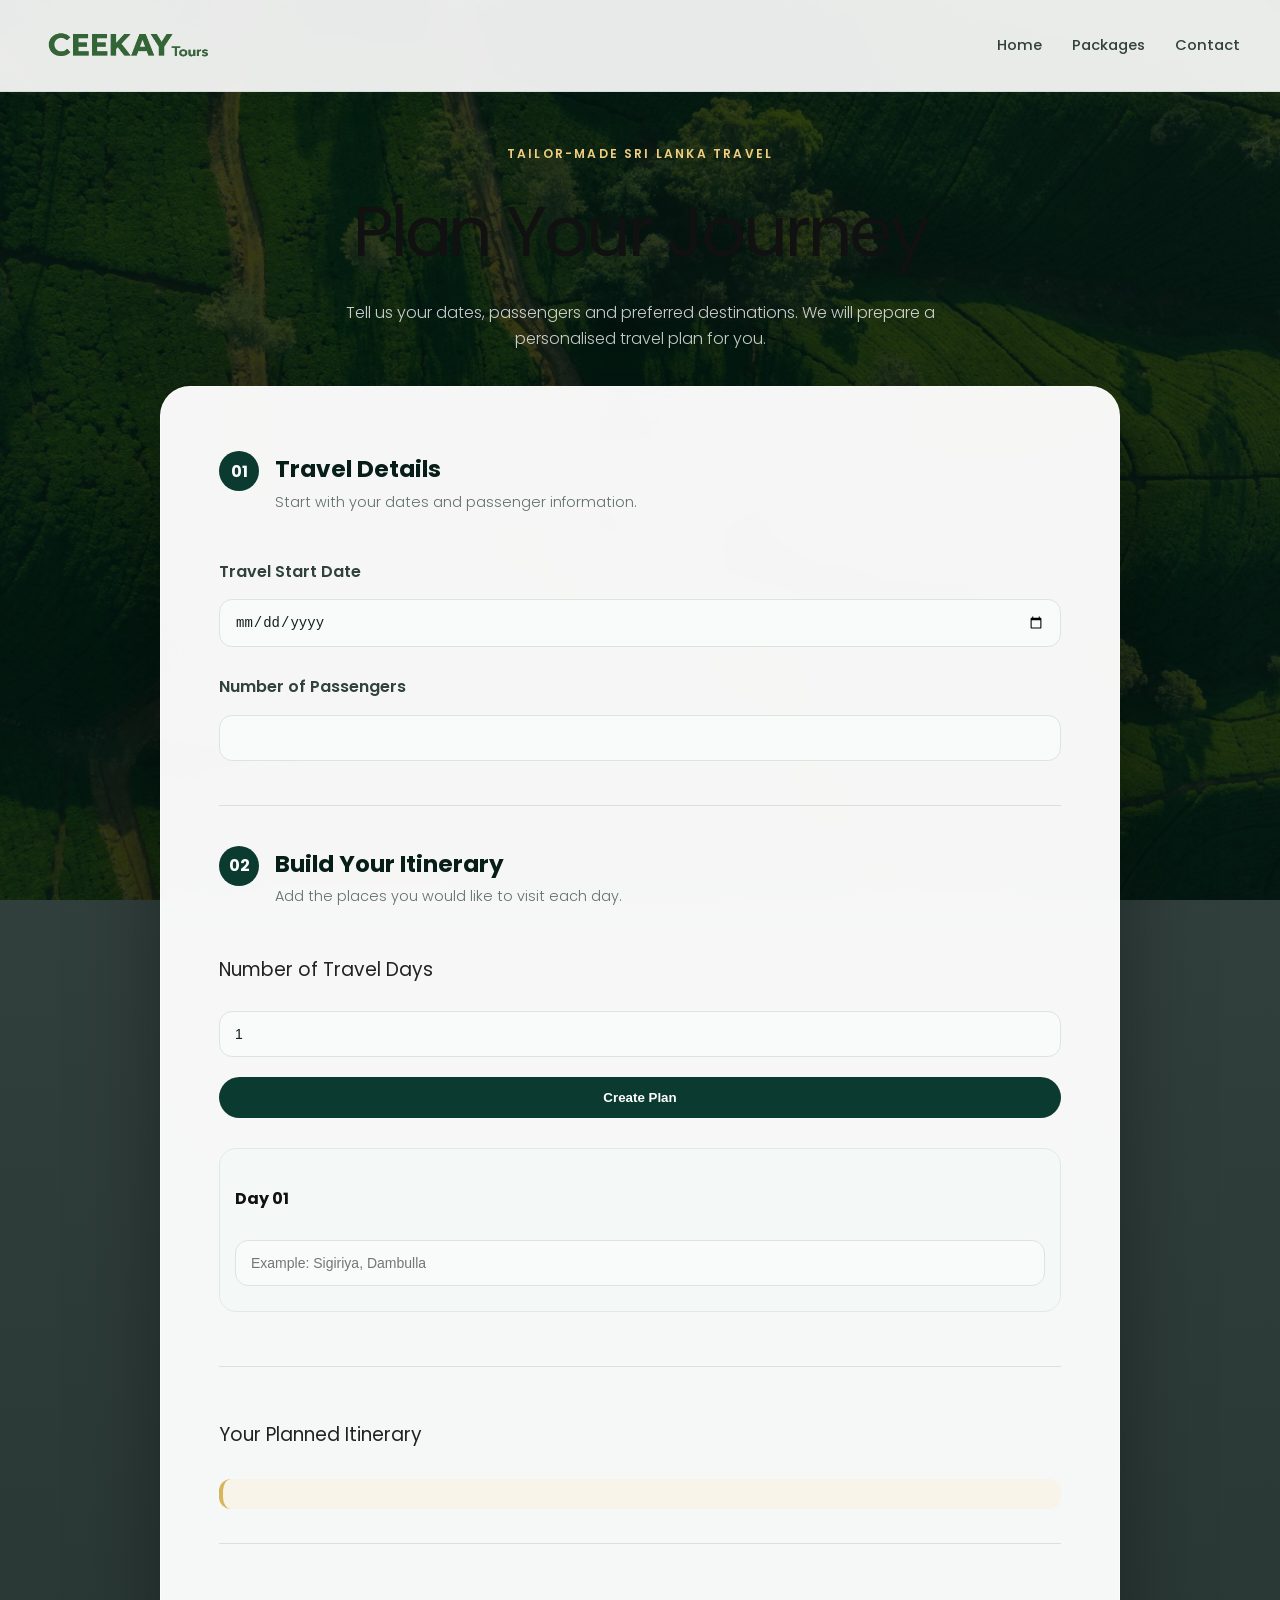
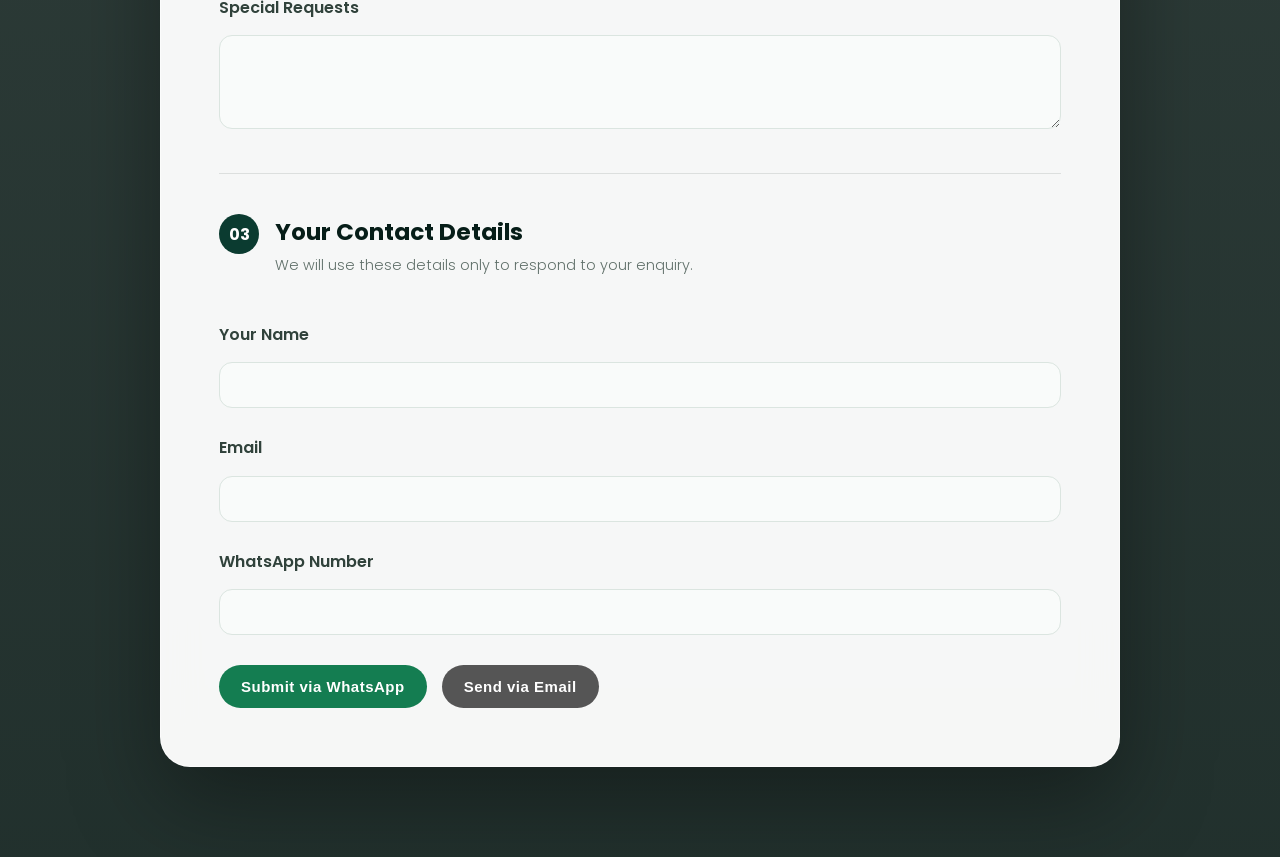
==== commit 859a040a: "Update plan.html" ====
--- a/plan.html
+++ b/plan.html
@@ -294,7 +294,7 @@
     let encodedBody = encodeURIComponent(body);
 
     window.location.href =
-        `mailto:ceekayecotrails@gmail.com?subject=${subject}&body=${encodedBody}`;
+        `mailto:ceekaytours@gmail.com?subject=${subject}&body=${encodedBody}`;
 }
 
 </script>
--- a/style.css
+++ b/style.css
@@ -2500,3 +2500,173 @@
         height: 44px;
     }
 }
+
+/* Remove the box around the About section logo */
+.about-section .about-image {
+    background: transparent !important;
+    box-shadow: none !important;
+    border: none !important;
+    border-radius: 0 !important;
+    padding: 0 !important;
+    overflow: visible !important;
+}
+
+.about-section .about-image::after {
+    display: none !important;
+}
+
+.about-section .about-image img {
+    background: transparent !important;
+    border-radius: 0 !important;
+    box-shadow: none !important;
+}
+
+/* =========================================================
+   PLAN YOUR JOURNEY — MOBILE FORM FIX
+   Existing form logic remains unchanged.
+   ========================================================= */
+
+.planner-form,
+.planner-form *,
+.planner-form *::before,
+.planner-form *::after {
+    box-sizing: border-box;
+}
+
+@media (max-width: 768px) {
+
+    .plan-page {
+        padding-top: 70px;
+        background-attachment: scroll;
+    }
+
+    .planner-main {
+        width: 100%;
+        margin: 25px auto 60px;
+        padding: 0 12px;
+        box-sizing: border-box;
+    }
+
+    .planner-intro {
+        padding: 0 10px;
+        margin-bottom: 24px;
+    }
+
+    .planner-intro h1 {
+        font-size: 2.1rem;
+        line-height: 1.12;
+    }
+
+    .planner-intro p {
+        font-size: 0.92rem;
+        line-height: 1.6;
+    }
+
+    .plan-page .planner-form {
+        width: 100%;
+        padding: 24px 16px;
+        border-radius: 20px;
+    }
+
+    .form-section-title {
+        gap: 11px;
+        margin-bottom: 20px;
+    }
+
+    .form-section-title > span {
+        flex: 0 0 34px;
+        width: 34px;
+        height: 34px;
+        font-size: 0.9rem;
+    }
+
+    .form-section-title h2 {
+        font-size: 1.15rem !important;
+        line-height: 1.35;
+    }
+
+    .form-section-title p {
+        font-size: 0.82rem;
+        line-height: 1.45;
+    }
+
+    .planner-form label {
+        margin-top: 14px;
+        margin-bottom: 6px;
+        font-size: 0.92rem;
+    }
+
+    .planner-form input,
+    .planner-form textarea,
+    .planner-form select {
+        display: block;
+        width: 100%;
+        max-width: 100%;
+        min-height: 48px;
+        margin: 0;
+        padding: 13px 12px;
+        font-size: 16px;
+        border-radius: 11px;
+    }
+
+    .planner-form textarea {
+        min-height: 110px;
+        resize: vertical;
+    }
+
+    .planner-form select {
+        appearance: auto;
+    }
+
+    #passengerDetails > div,
+    #daysContainer > div {
+        width: 100%;
+        padding: 14px 12px;
+        margin-top: 14px;
+        border-radius: 14px;
+        box-sizing: border-box;
+    }
+
+    .form-divider {
+        margin: 26px 0;
+    }
+
+    .plan-btn,
+    .planner-form button {
+        width: 100%;
+        min-height: 48px;
+        margin-top: 12px;
+        padding: 13px 16px;
+        font-size: 0.95rem;
+        border-radius: 12px;
+    }
+
+    #itinerarySummary {
+        width: 100%;
+        padding: 14px;
+        overflow-wrap: anywhere;
+        box-sizing: border-box;
+    }
+}
+
+@media (max-width: 420px) {
+
+    .planner-main {
+        padding: 0 8px;
+    }
+
+    .plan-page .planner-form {
+        padding: 20px 12px;
+        border-radius: 16px;
+    }
+
+    .planner-intro h1 {
+        font-size: 1.8rem;
+    }
+
+    .planner-form input,
+    .planner-form textarea,
+    .planner-form select {
+        padding: 12px 10px;
+    }
+}
